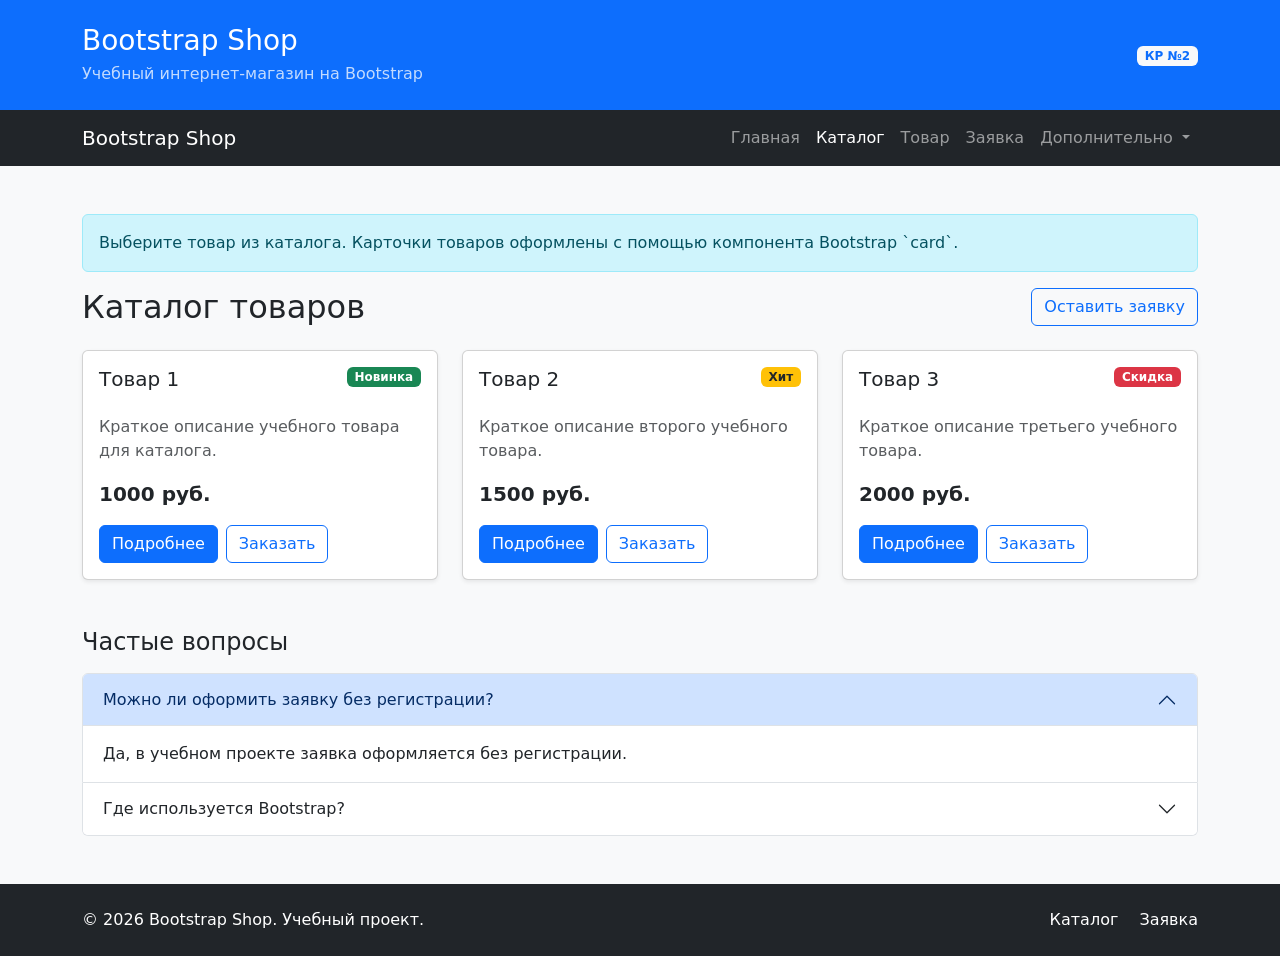
==== catalog.html @ 621adedd "feat: add Bootstrap components pages" ====
<!doctype html>
<html lang="ru">
  <head>
    <meta charset="UTF-8" />
    <meta name="viewport" content="width=device-width, initial-scale=1.0" />
    <title>Каталог — Bootstrap Shop</title>

    <link
      href="https://cdn.jsdelivr.net/npm/bootstrap@5.3.8/dist/css/bootstrap.min.css"
      rel="stylesheet"
    />
    <link rel="stylesheet" href="css/custom.css" />
  </head>
  <body class="bg-light">
    <header class="bg-primary text-white py-4">
      <div class="container">
        <div class="row align-items-center">
          <div class="col-12 col-md-8">
            <h1 class="h3 mb-1">Bootstrap Shop</h1>
            <p class="mb-0 opacity-75">Учебный интернет-магазин на Bootstrap</p>
          </div>

          <div class="col-12 col-md-4 text-md-end mt-3 mt-md-0">
            <span class="badge bg-light text-primary"> КР №2 </span>
          </div>
        </div>
      </div>
    </header>

    <nav class="navbar navbar-expand-lg navbar-dark bg-dark">
      <div class="container">
        <a class="navbar-brand" href="index.html">Bootstrap Shop</a>

        <button
          class="navbar-toggler"
          type="button"
          data-bs-toggle="collapse"
          data-bs-target="#mainNavbar"
          aria-controls="mainNavbar"
          aria-expanded="false"
          aria-label="Переключить навигацию"
        >
          <span class="navbar-toggler-icon"></span>
        </button>

        <div class="collapse navbar-collapse" id="mainNavbar">
          <ul class="navbar-nav ms-auto">
            <li class="nav-item">
              <a class="nav-link" href="index.html">Главная</a>
            </li>

            <li class="nav-item">
              <a class="nav-link active" aria-current="page" href="catalog.html"
                >Каталог</a
              >
            </li>

            <li class="nav-item">
              <a class="nav-link" href="product.html">Товар</a>
            </li>

            <li class="nav-item">
              <a class="nav-link" href="order.html">Заявка</a>
            </li>

            <li class="nav-item dropdown">
              <a
                class="nav-link dropdown-toggle"
                href="#"
                role="button"
                data-bs-toggle="dropdown"
                aria-expanded="false"
              >
                Дополнительно
              </a>
              <ul class="dropdown-menu">
                <li>
                  <a class="dropdown-item" href="catalog.html">Все товары</a>
                </li>
                <li>
                  <a class="dropdown-item" href="order.html">Оформить заявку</a>
                </li>
                <li>
                  <a class="dropdown-item" href="index.html#popular"
                    >Популярное</a
                  >
                </li>
              </ul>
            </li>
          </ul>
        </div>
      </div>
    </nav>

    <main class="container my-5">
      <div class="alert alert-info" role="alert">
        Выберите товар из каталога. Карточки товаров оформлены с помощью
        компонента Bootstrap `card`.
      </div>

      <div class="d-flex justify-content-between align-items-center mb-4">
        <h1 class="h2 mb-0">Каталог товаров</h1>
        <a class="btn btn-outline-primary" href="order.html">
          Оставить заявку
        </a>
      </div>

      <div class="row g-4">
        <div class="col-12 col-md-6 col-lg-4">
          <div class="card h-100 shadow-sm">
            <div class="card-body d-flex flex-column">
              <div
                class="d-flex justify-content-between align-items-start mb-3"
              >
                <h2 class="card-title h5">Товар 1</h2>
                <span class="badge bg-success">Новинка</span>
              </div>

              <p class="card-text text-muted">
                Краткое описание учебного товара для каталога.
              </p>

              <p class="fw-bold fs-5 mt-auto">1000 руб.</p>

              <div class="d-flex gap-2">
                <a class="btn btn-primary" href="product.html">Подробнее</a>
                <button
                  class="btn btn-outline-primary"
                  type="button"
                  data-bs-toggle="modal"
                  data-bs-target="#orderModal"
                >
                  Заказать
                </button>
              </div>
            </div>
          </div>
        </div>

        <div class="col-12 col-md-6 col-lg-4">
          <div class="card h-100 shadow-sm">
            <div class="card-body d-flex flex-column">
              <div
                class="d-flex justify-content-between align-items-start mb-3"
              >
                <h2 class="card-title h5">Товар 2</h2>
                <span class="badge bg-warning text-dark">Хит</span>
              </div>

              <p class="card-text text-muted">
                Краткое описание второго учебного товара.
              </p>

              <p class="fw-bold fs-5 mt-auto">1500 руб.</p>

              <div class="d-flex gap-2">
                <a class="btn btn-primary" href="product.html">Подробнее</a>
                <button
                  class="btn btn-outline-primary"
                  type="button"
                  data-bs-toggle="modal"
                  data-bs-target="#orderModal"
                >
                  Заказать
                </button>
              </div>
            </div>
          </div>
        </div>

        <div class="col-12 col-md-6 col-lg-4">
          <div class="card h-100 shadow-sm">
            <div class="card-body d-flex flex-column">
              <div
                class="d-flex justify-content-between align-items-start mb-3"
              >
                <h2 class="card-title h5">Товар 3</h2>
                <span class="badge bg-danger">Скидка</span>
              </div>

              <p class="card-text text-muted">
                Краткое описание третьего учебного товара.
              </p>

              <p class="fw-bold fs-5 mt-auto">2000 руб.</p>

              <div class="d-flex gap-2">
                <a class="btn btn-primary" href="product.html">Подробнее</a>
                <button
                  class="btn btn-outline-primary"
                  type="button"
                  data-bs-toggle="modal"
                  data-bs-target="#orderModal"
                >
                  Заказать
                </button>
              </div>
            </div>
          </div>
        </div>
      </div>
    </main>

    <div
      class="modal fade"
      id="orderModal"
      tabindex="-1"
      aria-labelledby="orderModalLabel"
      aria-hidden="true"
    >
      <div class="modal-dialog">
        <div class="modal-content">
          <div class="modal-header">
            <h2 class="modal-title h5" id="orderModalLabel">Быстрая заявка</h2>
            <button
              type="button"
              class="btn-close"
              data-bs-dismiss="modal"
              aria-label="Закрыть"
            ></button>
          </div>

          <div class="modal-body">
            <p class="text-muted">
              Оставьте контактные данные, и менеджер свяжется с вами.
            </p>

            <form>
              <div class="mb-3">
                <label for="modal-name" class="form-label">Имя</label>
                <input
                  id="modal-name"
                  type="text"
                  class="form-control"
                  required
                />
              </div>

              <div class="mb-3">
                <label for="modal-phone" class="form-label">Телефон</label>
                <input
                  id="modal-phone"
                  type="tel"
                  class="form-control"
                  required
                />
              </div>

              <div class="form-check mb-3">
                <input
                  id="modal-agree"
                  class="form-check-input"
                  type="checkbox"
                  required
                />
                <label class="form-check-label" for="modal-agree">
                  Согласен на обработку данных
                </label>
              </div>
            </form>
          </div>

          <div class="modal-footer">
            <button
              type="button"
              class="btn btn-secondary"
              data-bs-dismiss="modal"
            >
              Закрыть
            </button>
            <button type="button" class="btn btn-primary">Отправить</button>
          </div>
        </div>
      </div>
    </div>

    <section class="container my-5">
      <h2 class="h4 mb-3">Частые вопросы</h2>

      <div class="accordion" id="faqAccordion">
        <div class="accordion-item">
          <h3 class="accordion-header">
            <button
              class="accordion-button"
              type="button"
              data-bs-toggle="collapse"
              data-bs-target="#faqOne"
              aria-expanded="true"
              aria-controls="faqOne"
            >
              Можно ли оформить заявку без регистрации?
            </button>
          </h3>
          <div
            id="faqOne"
            class="accordion-collapse collapse show"
            data-bs-parent="#faqAccordion"
          >
            <div class="accordion-body">
              Да, в учебном проекте заявка оформляется без регистрации.
            </div>
          </div>
        </div>

        <div class="accordion-item">
          <h3 class="accordion-header">
            <button
              class="accordion-button collapsed"
              type="button"
              data-bs-toggle="collapse"
              data-bs-target="#faqTwo"
              aria-expanded="false"
              aria-controls="faqTwo"
            >
              Где используется Bootstrap?
            </button>
          </h3>
          <div
            id="faqTwo"
            class="accordion-collapse collapse"
            data-bs-parent="#faqAccordion"
          >
            <div class="accordion-body">
              Bootstrap используется для сетки, карточек, форм, навигации,
              сообщений и модальных окон.
            </div>
          </div>
        </div>
      </div>
    </section>

    <footer class="bg-dark text-white py-4 mt-5">
      <div class="container">
        <div class="row align-items-center g-3">
          <div class="col-12 col-md-6">
            <p class="mb-0">&copy; 2026 Bootstrap Shop. Учебный проект.</p>
          </div>

          <div class="col-12 col-md-6 text-md-end">
            <a class="text-white text-decoration-none me-3" href="catalog.html">
              Каталог
            </a>
            <a class="text-white text-decoration-none" href="order.html">
              Заявка
            </a>
          </div>
        </div>
      </div>
    </footer>

    <script src="https://cdn.jsdelivr.net/npm/bootstrap@5.3.8/dist/js/bootstrap.bundle.min.js"></script>
  </body>
</html>
---- css/custom.css ----
body {
  min-height: 100vh;
}

.placeholder-box {
  min-height: 240px;
}

.placeholder-image {
  min-height: 320px;
}

.card-img-top {
  height: 180px;
  object-fit: cover;
}
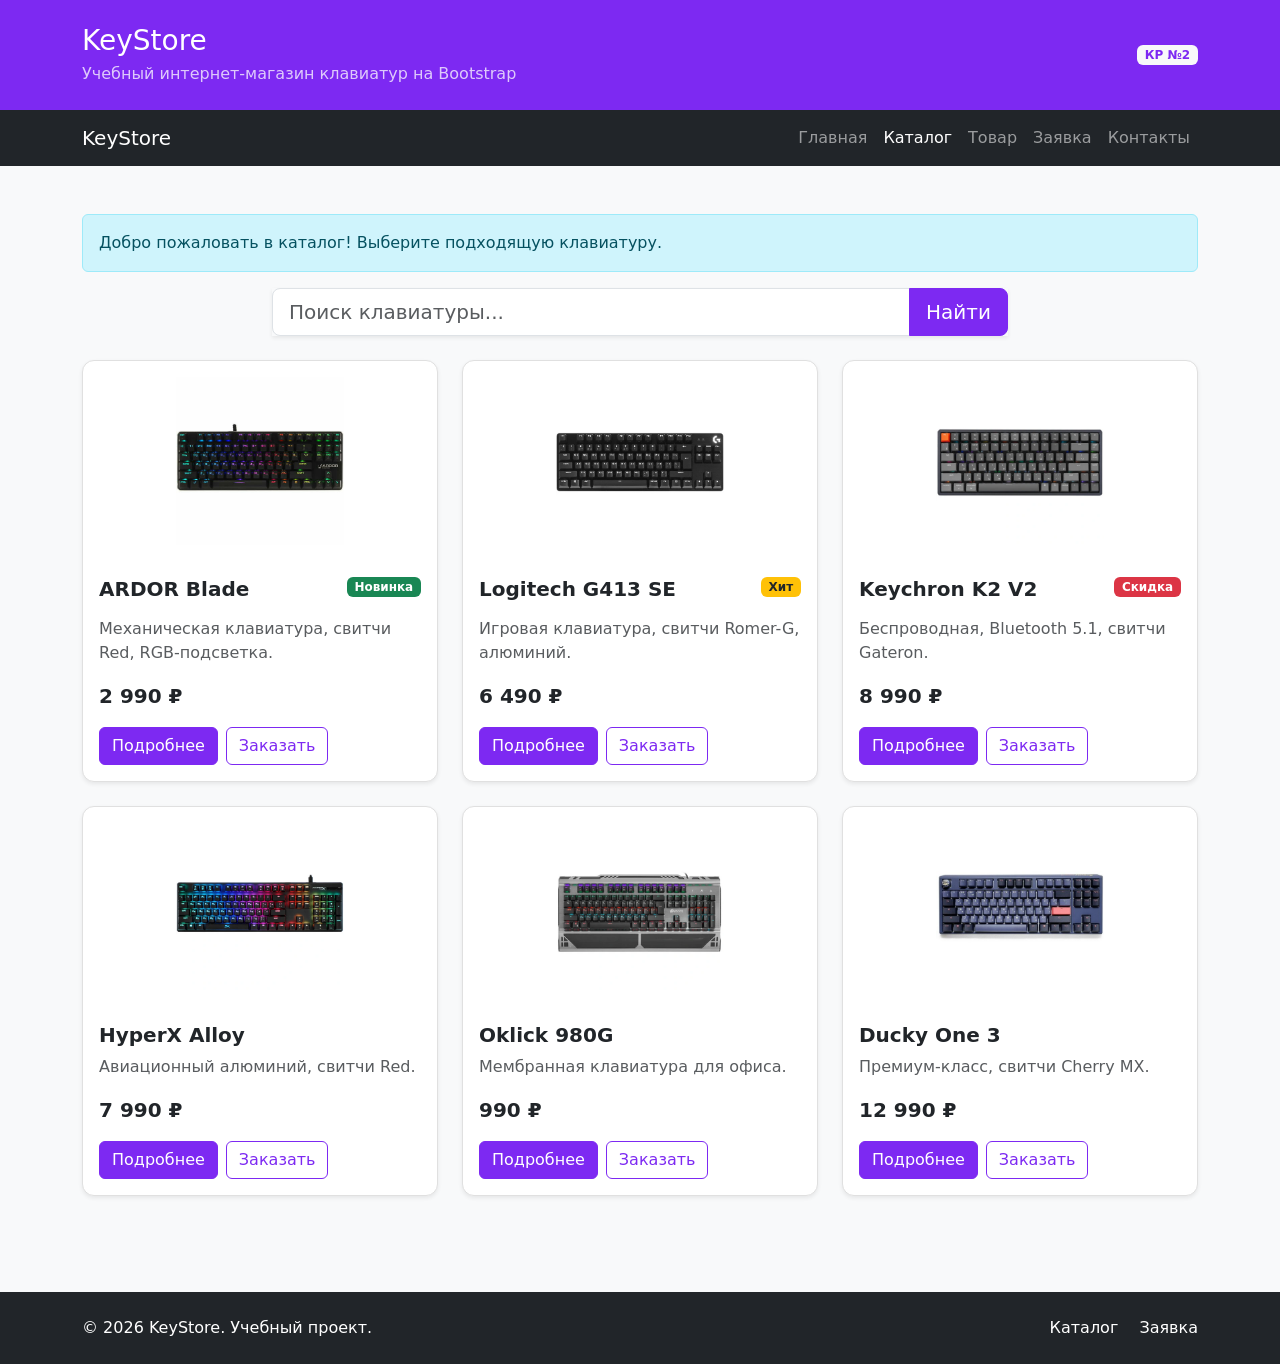
==== commit fc4543c0: "fix: prepare Bootstrap project for KR2 submission" ====
--- a/catalog.html
+++ b/catalog.html
@@ -1,353 +1,229 @@
-<!doctype html>
-<html lang="ru">
-  <head>
-    <meta charset="UTF-8" />
-    <meta name="viewport" content="width=device-width, initial-scale=1.0" />
-    <title>Каталог — Bootstrap Shop</title>
-
-    <link
-      href="https://cdn.jsdelivr.net/npm/bootstrap@5.3.8/dist/css/bootstrap.min.css"
-      rel="stylesheet"
-    />
-    <link rel="stylesheet" href="css/custom.css" />
-  </head>
-  <body class="bg-light">
-    <header class="bg-primary text-white py-4">
-      <div class="container">
-        <div class="row align-items-center">
-          <div class="col-12 col-md-8">
-            <h1 class="h3 mb-1">Bootstrap Shop</h1>
-            <p class="mb-0 opacity-75">Учебный интернет-магазин на Bootstrap</p>
-          </div>
-
-          <div class="col-12 col-md-4 text-md-end mt-3 mt-md-0">
-            <span class="badge bg-light text-primary"> КР №2 </span>
-          </div>
-        </div>
-      </div>
-    </header>
-
-    <nav class="navbar navbar-expand-lg navbar-dark bg-dark">
-      <div class="container">
-        <a class="navbar-brand" href="index.html">Bootstrap Shop</a>
-
-        <button
-          class="navbar-toggler"
-          type="button"
-          data-bs-toggle="collapse"
-          data-bs-target="#mainNavbar"
-          aria-controls="mainNavbar"
-          aria-expanded="false"
-          aria-label="Переключить навигацию"
-        >
-          <span class="navbar-toggler-icon"></span>
-        </button>
-
-        <div class="collapse navbar-collapse" id="mainNavbar">
-          <ul class="navbar-nav ms-auto">
-            <li class="nav-item">
-              <a class="nav-link" href="index.html">Главная</a>
-            </li>
-
-            <li class="nav-item">
-              <a class="nav-link active" aria-current="page" href="catalog.html"
-                >Каталог</a
-              >
-            </li>
-
-            <li class="nav-item">
-              <a class="nav-link" href="product.html">Товар</a>
-            </li>
-
-            <li class="nav-item">
-              <a class="nav-link" href="order.html">Заявка</a>
-            </li>
-
-            <li class="nav-item dropdown">
-              <a
-                class="nav-link dropdown-toggle"
-                href="#"
-                role="button"
-                data-bs-toggle="dropdown"
-                aria-expanded="false"
-              >
-                Дополнительно
-              </a>
-              <ul class="dropdown-menu">
-                <li>
-                  <a class="dropdown-item" href="catalog.html">Все товары</a>
-                </li>
-                <li>
-                  <a class="dropdown-item" href="order.html">Оформить заявку</a>
-                </li>
-                <li>
-                  <a class="dropdown-item" href="index.html#popular"
-                    >Популярное</a
-                  >
-                </li>
-              </ul>
-            </li>
-          </ul>
-        </div>
-      </div>
-    </nav>
-
-    <main class="container my-5">
-      <div class="alert alert-info" role="alert">
-        Выберите товар из каталога. Карточки товаров оформлены с помощью
-        компонента Bootstrap `card`.
-      </div>
-
-      <div class="d-flex justify-content-between align-items-center mb-4">
-        <h1 class="h2 mb-0">Каталог товаров</h1>
-        <a class="btn btn-outline-primary" href="order.html">
-          Оставить заявку
-        </a>
-      </div>
-
-      <div class="row g-4">
-        <div class="col-12 col-md-6 col-lg-4">
-          <div class="card h-100 shadow-sm">
-            <div class="card-body d-flex flex-column">
-              <div
-                class="d-flex justify-content-between align-items-start mb-3"
-              >
-                <h2 class="card-title h5">Товар 1</h2>
-                <span class="badge bg-success">Новинка</span>
-              </div>
-
-              <p class="card-text text-muted">
-                Краткое описание учебного товара для каталога.
-              </p>
-
-              <p class="fw-bold fs-5 mt-auto">1000 руб.</p>
-
-              <div class="d-flex gap-2">
-                <a class="btn btn-primary" href="product.html">Подробнее</a>
-                <button
-                  class="btn btn-outline-primary"
-                  type="button"
-                  data-bs-toggle="modal"
-                  data-bs-target="#orderModal"
-                >
-                  Заказать
-                </button>
-              </div>
-            </div>
-          </div>
-        </div>
-
-        <div class="col-12 col-md-6 col-lg-4">
-          <div class="card h-100 shadow-sm">
-            <div class="card-body d-flex flex-column">
-              <div
-                class="d-flex justify-content-between align-items-start mb-3"
-              >
-                <h2 class="card-title h5">Товар 2</h2>
-                <span class="badge bg-warning text-dark">Хит</span>
-              </div>
-
-              <p class="card-text text-muted">
-                Краткое описание второго учебного товара.
-              </p>
-
-              <p class="fw-bold fs-5 mt-auto">1500 руб.</p>
-
-              <div class="d-flex gap-2">
-                <a class="btn btn-primary" href="product.html">Подробнее</a>
-                <button
-                  class="btn btn-outline-primary"
-                  type="button"
-                  data-bs-toggle="modal"
-                  data-bs-target="#orderModal"
-                >
-                  Заказать
-                </button>
-              </div>
-            </div>
-          </div>
-        </div>
-
-        <div class="col-12 col-md-6 col-lg-4">
-          <div class="card h-100 shadow-sm">
-            <div class="card-body d-flex flex-column">
-              <div
-                class="d-flex justify-content-between align-items-start mb-3"
-              >
-                <h2 class="card-title h5">Товар 3</h2>
-                <span class="badge bg-danger">Скидка</span>
-              </div>
-
-              <p class="card-text text-muted">
-                Краткое описание третьего учебного товара.
-              </p>
-
-              <p class="fw-bold fs-5 mt-auto">2000 руб.</p>
-
-              <div class="d-flex gap-2">
-                <a class="btn btn-primary" href="product.html">Подробнее</a>
-                <button
-                  class="btn btn-outline-primary"
-                  type="button"
-                  data-bs-toggle="modal"
-                  data-bs-target="#orderModal"
-                >
-                  Заказать
-                </button>
-              </div>
-            </div>
-          </div>
-        </div>
-      </div>
-    </main>
-
-    <div
-      class="modal fade"
-      id="orderModal"
-      tabindex="-1"
-      aria-labelledby="orderModalLabel"
-      aria-hidden="true"
-    >
-      <div class="modal-dialog">
-        <div class="modal-content">
-          <div class="modal-header">
-            <h2 class="modal-title h5" id="orderModalLabel">Быстрая заявка</h2>
-            <button
-              type="button"
-              class="btn-close"
-              data-bs-dismiss="modal"
-              aria-label="Закрыть"
-            ></button>
-          </div>
-
-          <div class="modal-body">
-            <p class="text-muted">
-              Оставьте контактные данные, и менеджер свяжется с вами.
-            </p>
-
-            <form>
-              <div class="mb-3">
-                <label for="modal-name" class="form-label">Имя</label>
-                <input
-                  id="modal-name"
-                  type="text"
-                  class="form-control"
-                  required
-                />
-              </div>
-
-              <div class="mb-3">
-                <label for="modal-phone" class="form-label">Телефон</label>
-                <input
-                  id="modal-phone"
-                  type="tel"
-                  class="form-control"
-                  required
-                />
-              </div>
-
-              <div class="form-check mb-3">
-                <input
-                  id="modal-agree"
-                  class="form-check-input"
-                  type="checkbox"
-                  required
-                />
-                <label class="form-check-label" for="modal-agree">
-                  Согласен на обработку данных
-                </label>
-              </div>
-            </form>
-          </div>
-
-          <div class="modal-footer">
-            <button
-              type="button"
-              class="btn btn-secondary"
-              data-bs-dismiss="modal"
-            >
-              Закрыть
-            </button>
-            <button type="button" class="btn btn-primary">Отправить</button>
-          </div>
-        </div>
-      </div>
-    </div>
-
-    <section class="container my-5">
-      <h2 class="h4 mb-3">Частые вопросы</h2>
-
-      <div class="accordion" id="faqAccordion">
-        <div class="accordion-item">
-          <h3 class="accordion-header">
-            <button
-              class="accordion-button"
-              type="button"
-              data-bs-toggle="collapse"
-              data-bs-target="#faqOne"
-              aria-expanded="true"
-              aria-controls="faqOne"
-            >
-              Можно ли оформить заявку без регистрации?
-            </button>
-          </h3>
-          <div
-            id="faqOne"
-            class="accordion-collapse collapse show"
-            data-bs-parent="#faqAccordion"
-          >
-            <div class="accordion-body">
-              Да, в учебном проекте заявка оформляется без регистрации.
-            </div>
-          </div>
-        </div>
-
-        <div class="accordion-item">
-          <h3 class="accordion-header">
-            <button
-              class="accordion-button collapsed"
-              type="button"
-              data-bs-toggle="collapse"
-              data-bs-target="#faqTwo"
-              aria-expanded="false"
-              aria-controls="faqTwo"
-            >
-              Где используется Bootstrap?
-            </button>
-          </h3>
-          <div
-            id="faqTwo"
-            class="accordion-collapse collapse"
-            data-bs-parent="#faqAccordion"
-          >
-            <div class="accordion-body">
-              Bootstrap используется для сетки, карточек, форм, навигации,
-              сообщений и модальных окон.
-            </div>
-          </div>
-        </div>
-      </div>
-    </section>
-
-    <footer class="bg-dark text-white py-4 mt-5">
-      <div class="container">
-        <div class="row align-items-center g-3">
-          <div class="col-12 col-md-6">
-            <p class="mb-0">&copy; 2026 Bootstrap Shop. Учебный проект.</p>
-          </div>
-
-          <div class="col-12 col-md-6 text-md-end">
-            <a class="text-white text-decoration-none me-3" href="catalog.html">
-              Каталог
-            </a>
-            <a class="text-white text-decoration-none" href="order.html">
-              Заявка
-            </a>
-          </div>
-        </div>
-      </div>
-    </footer>
-
-    <script src="https://cdn.jsdelivr.net/npm/bootstrap@5.3.8/dist/js/bootstrap.bundle.min.js"></script>
-  </body>
-</html>
+<head>
+  <meta charset="UTF-8">
+  <meta name="viewport" content="width=device-width, initial-scale=1.0">
+  <meta name="description" content="Каталог механических и мембранных клавиатур KeyStore.">
+  
+  <meta property="og:type" content="website">
+  <meta property="og:title" content="Каталог клавиатур - KeyStore">
+  <meta property="og:description" content="Выберите клавиатуру от ведущих производителей.">
+  <meta property="og:image" content="https://z1kax.github.io/kr2-bootstrap-shop/images/keyboard-ardor-large.jpg">
+  <meta property="og:url" content="https://z1kax.github.io/kr2-bootstrap-shop/catalog.html">
+
+  <title>Каталог - KeyStore</title>
+  
+  <link rel="stylesheet" href="vendor/bootstrap/css/bootstrap.min.css">
+  <link rel="stylesheet" href="css/custom.css">
+  <script src="js/main.js" defer></script>
+</head>
+<body class="bg-light">
+
+  <header class="bg-primary text-white py-4">
+    <div class="container">
+      <div class="row align-items-center">
+        <div class="col-12 col-md-8">
+          <h1 class="h3 mb-1">KeyStore</h1>
+          <p class="mb-0 opacity-75">Учебный интернет-магазин клавиатур на Bootstrap</p>
+        </div>
+        <div class="col-12 col-md-4 text-md-end mt-3 mt-md-0">
+          <span class="badge bg-light text-primary">КР №2</span>
+        </div>
+      </div>
+    </div>
+  </header>
+
+  <nav class="navbar navbar-expand-lg navbar-dark bg-dark">
+    <div class="container">
+      <a class="navbar-brand" href="index.html">KeyStore</a>
+      <button class="navbar-toggler" type="button" data-bs-toggle="collapse" data-bs-target="#mainNavbar">
+        <span class="navbar-toggler-icon"></span>
+      </button>
+      <div class="collapse navbar-collapse" id="mainNavbar">
+        <ul class="navbar-nav ms-auto">
+          <li class="nav-item"><a class="nav-link" href="index.html">Главная</a></li>
+          <li class="nav-item"><a class="nav-link active" aria-current="page" href="catalog.html">Каталог</a></li>
+          <li class="nav-item"><a class="nav-link" href="product.html">Товар</a></li>
+          <li class="nav-item"><a class="nav-link" href="order.html">Заявка</a></li>
+          <li class="nav-item"><a class="nav-link" href="contacts.html">Контакты</a></li>
+        </ul>
+      </div>
+    </div>
+  </nav>
+
+  <main class="container my-5">
+    <div class="alert alert-info" role="alert">
+      Добро пожаловать в каталог! Выберите подходящую клавиатуру.
+    </div>
+    
+    <div class="row mb-4">
+      <div class="col-md-8 mx-auto">
+        <div class="input-group input-group-lg shadow-sm">
+          <input type="text" class="form-control" placeholder="Поиск клавиатуры..." aria-label="Search">
+          <button class="btn btn-primary" type="button">Найти</button>
+        </div>
+      </div>
+    </div>
+
+    <div class="row g-4">
+      <!-- Товар 1 -->
+      <div class="col-12 col-md-6 col-lg-4">
+        <div class="card h-100 shadow-sm">
+          <img src="images/keyboard-ardor.jpg" class="card-img-top p-3" alt="ARDOR" style="height: 200px; object-fit: contain;">
+          <div class="card-body d-flex flex-column">
+            <div class="d-flex justify-content-between align-items-start mb-2">
+              <h2 class="card-title h5 fw-bold">ARDOR Blade</h2>
+              <span class="badge bg-success">Новинка</span>
+            </div>
+            <p class="card-text text-muted flex-grow-1">Механическая клавиатура, свитчи Red, RGB-подсветка.</p>
+            <p class="fw-bold fs-5 mt-auto mb-3">2 990 ₽</p>
+            <div class="d-flex gap-2">
+              <a class="btn btn-primary" href="product.html">Подробнее</a>
+              <button class="btn btn-outline-primary" type="button" data-bs-toggle="modal" data-bs-target="#orderModal">Заказать</button>
+            </div>
+          </div>
+        </div>
+      </div>
+      <!-- Товар 2 -->
+      <div class="col-12 col-md-6 col-lg-4">
+        <div class="card h-100 shadow-sm">
+          <img src="images/keyboard-logitech.jpg" class="card-img-top p-3" alt="Logitech" style="height: 200px; object-fit: contain;">
+          <div class="card-body d-flex flex-column">
+            <div class="d-flex justify-content-between align-items-start mb-2">
+              <h2 class="card-title h5 fw-bold">Logitech G413 SE</h2>
+              <span class="badge bg-warning text-dark">Хит</span>
+            </div>
+            <p class="card-text text-muted flex-grow-1">Игровая клавиатура, свитчи Romer-G, алюминий.</p>
+            <p class="fw-bold fs-5 mt-auto mb-3">6 490 ₽</p>
+            <div class="d-flex gap-2">
+              <a class="btn btn-primary" href="product.html">Подробнее</a>
+              <button class="btn btn-outline-primary" type="button" data-bs-toggle="modal" data-bs-target="#orderModal">Заказать</button>
+            </div>
+          </div>
+        </div>
+      </div>
+      <!-- Товар 3 -->
+      <div class="col-12 col-md-6 col-lg-4">
+        <div class="card h-100 shadow-sm">
+          <img src="images/keyboard-keychron.jpg" class="card-img-top p-3" alt="Keychron" style="height: 200px; object-fit: contain;">
+          <div class="card-body d-flex flex-column">
+            <div class="d-flex justify-content-between align-items-start mb-2">
+              <h2 class="card-title h5 fw-bold">Keychron K2 V2</h2>
+              <span class="badge bg-danger">Скидка</span>
+            </div>
+            <p class="card-text text-muted flex-grow-1">Беспроводная, Bluetooth 5.1, свитчи Gateron.</p>
+            <p class="fw-bold fs-5 mt-auto mb-3">8 990 ₽</p>
+            <div class="d-flex gap-2">
+              <a class="btn btn-primary" href="product.html">Подробнее</a>
+              <button class="btn btn-outline-primary" type="button" data-bs-toggle="modal" data-bs-target="#orderModal">Заказать</button>
+            </div>
+          </div>
+        </div>
+      </div>
+      <!-- Товар 4 -->
+      <div class="col-12 col-md-6 col-lg-4">
+        <div class="card h-100 shadow-sm">
+          <img src="images/keyboard-hyperx.jpg" class="card-img-top p-3" alt="HyperX" style="height: 200px; object-fit: contain;">
+          <div class="card-body d-flex flex-column">
+            <h2 class="card-title h5 fw-bold">HyperX Alloy</h2>
+            <p class="card-text text-muted flex-grow-1">Авиационный алюминий, свитчи Red.</p>
+            <p class="fw-bold fs-5 mt-auto mb-3">7 990 ₽</p>
+            <div class="d-flex gap-2">
+              <a class="btn btn-primary" href="product.html">Подробнее</a>
+              <button class="btn btn-outline-primary" type="button" data-bs-toggle="modal" data-bs-target="#orderModal">Заказать</button>
+            </div>
+          </div>
+        </div>
+      </div>
+      <!-- Товар 5 -->
+      <div class="col-12 col-md-6 col-lg-4">
+        <div class="card h-100 shadow-sm">
+          <img src="images/keyboard-oklick.jpg" class="card-img-top p-3" alt="Oklick" style="height: 200px; object-fit: contain;">
+          <div class="card-body d-flex flex-column">
+            <h2 class="card-title h5 fw-bold">Oklick 980G</h2>
+            <p class="card-text text-muted flex-grow-1">Мембранная клавиатура для офиса.</p>
+            <p class="fw-bold fs-5 mt-auto mb-3">990 ₽</p>
+            <div class="d-flex gap-2">
+              <a class="btn btn-primary" href="product.html">Подробнее</a>
+              <button class="btn btn-outline-primary" type="button" data-bs-toggle="modal" data-bs-target="#orderModal">Заказать</button>
+            </div>
+          </div>
+        </div>
+      </div>
+      <!-- Товар 6 -->
+      <div class="col-12 col-md-6 col-lg-4">
+        <div class="card h-100 shadow-sm">
+          <img src="images/keyboard-ducky.jpg" class="card-img-top p-3" alt="Ducky" style="height: 200px; object-fit: contain;">
+          <div class="card-body d-flex flex-column">
+            <h2 class="card-title h5 fw-bold">Ducky One 3</h2>
+            <p class="card-text text-muted flex-grow-1">Премиум-класс, свитчи Cherry MX.</p>
+            <p class="fw-bold fs-5 mt-auto mb-3">12 990 ₽</p>
+            <div class="d-flex gap-2">
+              <a class="btn btn-primary" href="product.html">Подробнее</a>
+              <button class="btn btn-outline-primary" type="button" data-bs-toggle="modal" data-bs-target="#orderModal">Заказать</button>
+            </div>
+          </div>
+        </div>
+      </div>
+    </div>
+  </main>
+
+  <footer class="bg-dark text-white py-4 mt-5">
+    <div class="container text-center text-md-start">
+      <div class="row align-items-center">
+        <div class="col-12 col-md-6 mb-3 mb-md-0">
+          <p class="mb-0">&copy; 2026 KeyStore. Учебный проект.</p>
+        </div>
+        <div class="col-12 col-md-6 text-md-end">
+          <a class="text-white text-decoration-none me-3" href="catalog.html">Каталог</a>
+          <a class="text-white text-decoration-none" href="order.html">Заявка</a>
+        </div>
+      </div>
+    </div>
+  </footer>
+
+  <!-- Модальное окно с ID формы -->
+  <div class="modal fade" id="orderModal" tabindex="-1" aria-labelledby="orderModalLabel" aria-hidden="true">
+    <div class="modal-dialog">
+      <div class="modal-content">
+        <div class="modal-header">
+          <h2 class="modal-title h5" id="orderModalLabel">Быстрая заявка</h2>
+          <button type="button" class="btn-close" data-bs-dismiss="modal" aria-label="Закрыть"></button>
+        </div>
+        <div class="modal-body">
+          <form id="modal-order-form">
+            <div class="mb-3">
+              <label for="modal-name" class="form-label">Имя</label>
+              <input id="modal-name" type="text" class="form-control" required>
+            </div>
+            <div class="mb-3">
+              <label for="modal-phone" class="form-label">Телефон</label>
+              <input id="modal-phone" type="tel" class="form-control" required>
+            </div>
+            <div class="form-check mb-3">
+              <input id="modal-agree" class="form-check-input" type="checkbox" required>
+              <label class="form-check-label" for="modal-agree">Согласен на обработку данных</label>
+            </div>
+          </form>
+        </div>
+        <div class="modal-footer">
+          <button type="button" class="btn btn-secondary" data-bs-dismiss="modal">Закрыть</button>
+          <button type="button" class="btn btn-primary" id="modal-submit-btn">Отправить</button>
+        </div>
+      </div>
+    </div>
+  </div>
+
+  <!-- Тост для модалки (скрыт по умолчанию) -->
+  <div class="toast-container position-fixed bottom-0 end-0 p-3">
+    <div id="modalToast" class="toast align-items-center text-bg-success border-0" role="alert" aria-live="assertive" aria-atomic="true">
+      <div class="d-flex">
+        <div class="toast-body">
+          Быстрая заявка успешно отправлена!
+        </div>
+        <button type="button" class="btn-close btn-close-white me-2 m-auto" data-bs-dismiss="toast"></button>
+      </div>
+    </div>
+  </div>
+
+  <script src="vendor/bootstrap/js/bootstrap.bundle.min.js"></script>
+</body>
+</html>
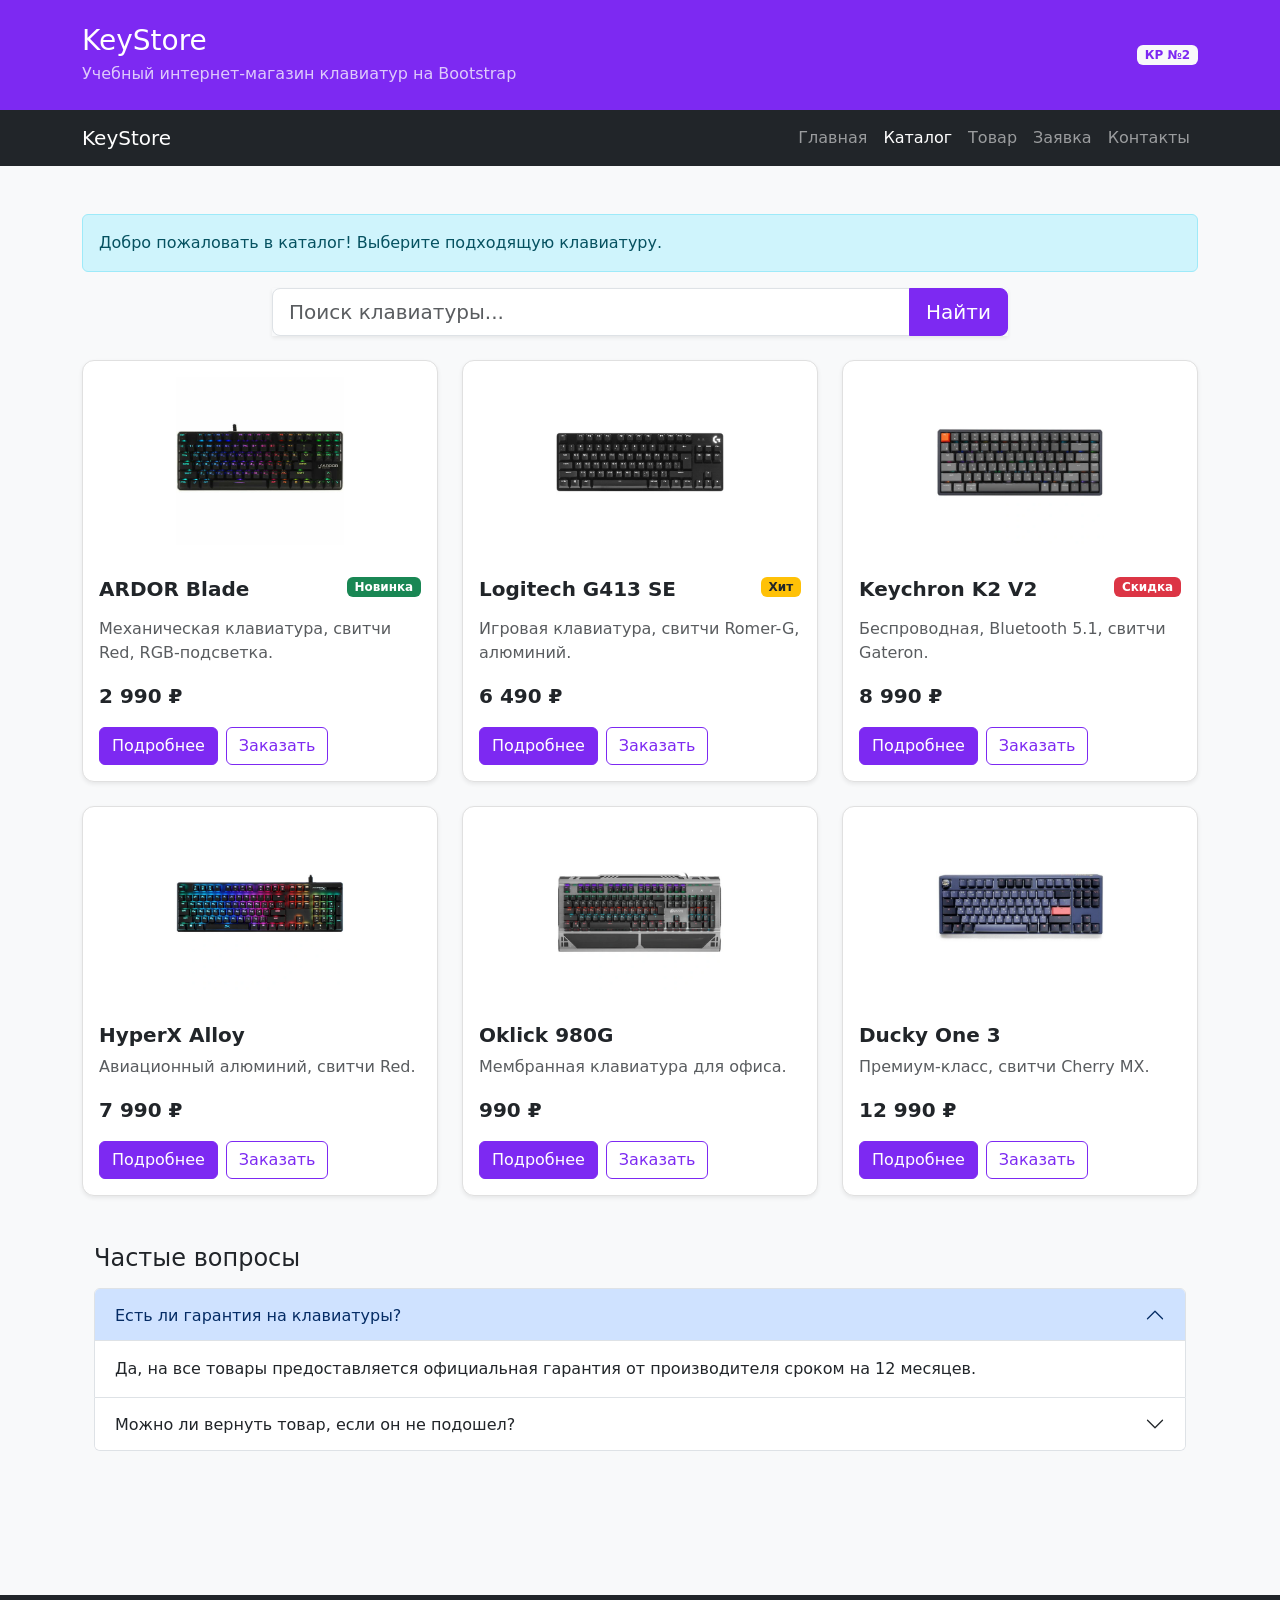
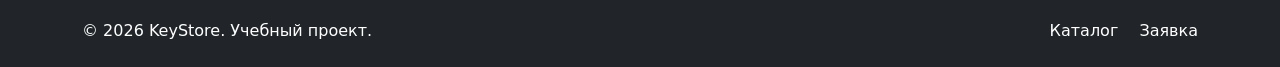
==== commit 18dc57fa: "feat: add custom SVG favicon" ====
--- a/catalog.html
+++ b/catalog.html
@@ -11,6 +11,7 @@
 
   <title>Каталог - KeyStore</title>
   
+  <link rel="icon" type="image/svg+xml" href="images/favicon.svg">
   <link rel="stylesheet" href="vendor/bootstrap/css/bootstrap.min.css">
   <link rel="stylesheet" href="css/custom.css">
   <script src="js/main.js" defer></script>
@@ -164,6 +165,60 @@
         </div>
       </div>
     </div>
+
+    <section class="container my-5">
+      <h2 class="h4 mb-3">Частые вопросы</h2>
+
+      <div class="accordion" id="faqAccordion">
+        <div class="accordion-item">
+          <h3 class="accordion-header">
+            <button
+              class="accordion-button"
+              type="button"
+              data-bs-toggle="collapse"
+              data-bs-target="#faqOne"
+              aria-expanded="true"
+              aria-controls="faqOne"
+            >
+              Есть ли гарантия на клавиатуры?
+            </button>
+          </h3>
+          <div
+            id="faqOne"
+            class="accordion-collapse collapse show"
+            data-bs-parent="#faqAccordion"
+          >
+            <div class="accordion-body">
+              Да, на все товары предоставляется официальная гарантия от производителя сроком на 12 месяцев.
+            </div>
+          </div>
+        </div>
+
+        <div class="accordion-item">
+          <h3 class="accordion-header">
+            <button
+              class="accordion-button collapsed"
+              type="button"
+              data-bs-toggle="collapse"
+              data-bs-target="#faqTwo"
+              aria-expanded="false"
+              aria-controls="faqTwo"
+            >
+              Можно ли вернуть товар, если он не подошел?
+            </button>
+          </h3>
+          <div
+            id="faqTwo"
+            class="accordion-collapse collapse"
+            data-bs-parent="#faqAccordion"
+          >
+            <div class="accordion-body">
+              Да, вы можете вернуть клавиатуру в течение 14 дней с момента получения, если сохранена оригинальная упаковка и товарный вид.
+            </div>
+          </div>
+        </div>
+      </div>
+    </section>
   </main>
 
   <footer class="bg-dark text-white py-4 mt-5">
